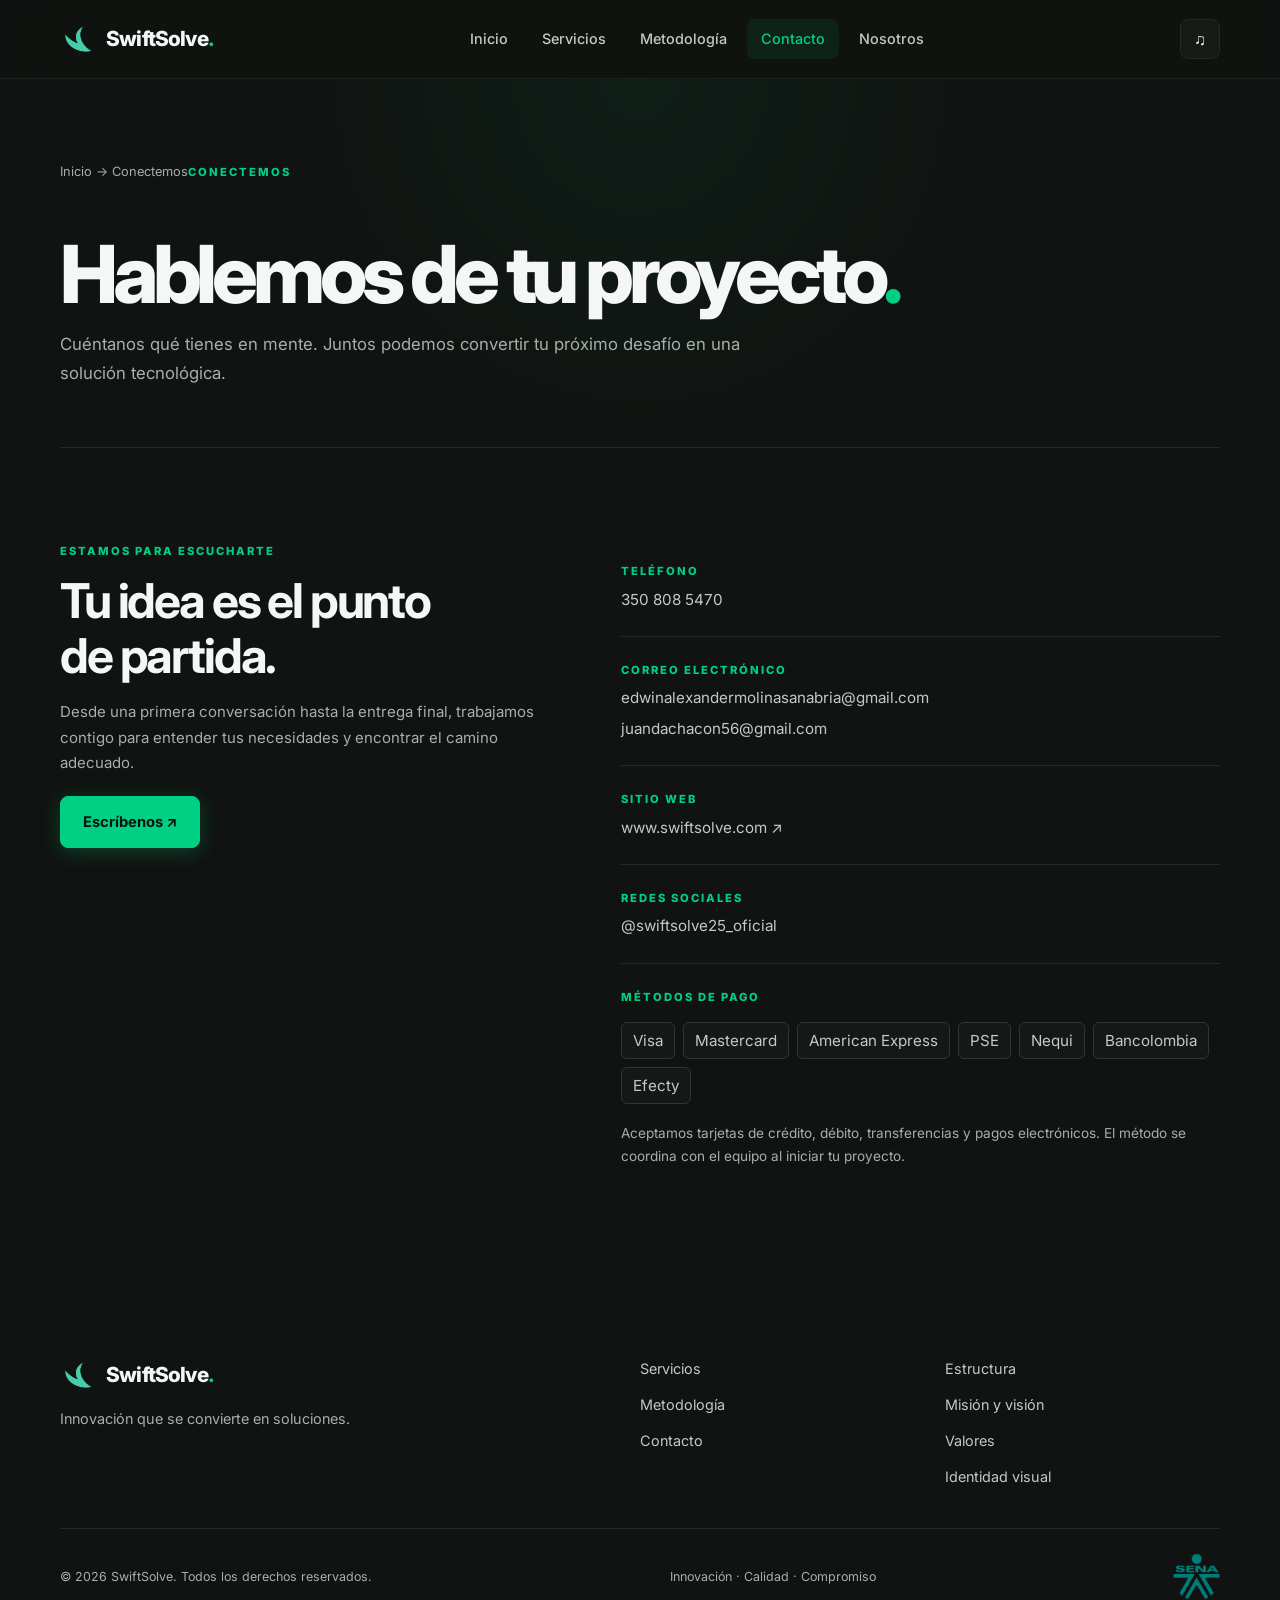
==== contactos.html @ 2b213038 "teyrtytrytrytr" ====
<!doctype html>
<html lang="es">
    <head>
        <meta charset="utf-8">
        <meta name="viewport" content="width=device-width, initial-scale=1">
        <meta name="description" content="Cuéntanos qué tienes en mente. Juntos podemos convertir tu próximo desafío en una solución tecnológica.">
        <meta name="theme-color" content="#101311">
        <title>Contacto | SwiftSolve</title>
        <link rel="icon" href="assets/logo.png">
        <link rel="stylesheet" href="styles.css">
    </head>
    <body>
        <header class="site-header">
            <div class="shell header-inner">
                <a class="brand" href="index.html"><img src="assets/logo.png" alt=""><span>SwiftSolve<span class="brand-dot">.</span></span></a><nav class="desktop-nav" aria-label="Navegación principal"><a href="index.html">Inicio</a><a href="servicios.html">Servicios</a><a href="metodologia.html">Metodología</a><a href="contactos.html" aria-current="page">Contacto</a><div class="company-menu"><button class="nav-menu-button" type="button">Nosotros</button><div class="company-dropdown"><a href="estructura.html">Estructura</a><a href="mision-vision.html">Misión y visión</a><a href="valores.html">Valores</a><a href="identidad-visual.html">Identidad visual</a></div></div></nav><div class="header-actions"><button class="icon-btn" type="button" onclick="toggleAudio()" aria-label="Escuchar presentación">♫</button><button class="mobile-toggle" type="button" onclick="toggleMenu()" aria-label="Abrir menú">☰</button></div></div><nav class="mobile-nav" aria-label="Menú móvil"><a href="index.html">Inicio</a><a href="servicios.html">Servicios</a><a href="metodologia.html">Metodología</a><a href="contactos.html" aria-current="page">Contacto</a><a href="estructura.html">Estructura</a><a href="mision-vision.html">Misión y visión</a><a href="valores.html">Valores</a><a href="identidad-visual.html">Identidad visual</a></nav></header><div class="audio-panel hidden"><div class="audio-panel-head"><strong>Conoce SwiftSolve</strong><button class="icon-btn" onclick="this.closest('.audio-panel').classList.add('hidden')" aria-label="Cerrar audio">✕</button></div><audio controls src="assets/Discurso.mp3">Tu navegador no admite audio.</audio></div><main><section class="page-intro shell"><a class="breadcrumb" href="index.html">Inicio → Conectemos</a><span class="eyebrow">Conectemos</span><h1>Hablemos de tu proyecto<span class="brand-dot">.</span></h1><p>Cuéntanos qué tienes en mente. Juntos podemos convertir tu próximo desafío en una solución tecnológica.</p></section><section class="shell section contact-layout"><div><span class="eyebrow">ESTAMOS PARA ESCUCHARTE</span><h2>Tu idea es el punto<br>de partida.</h2><p>Desde una primera conversación hasta la entrega final, trabajamos contigo para entender tus necesidades y encontrar el camino adecuado.</p><a class="button" href="mailto:edwinalexandermolinasanabria@gmail.com">Escríbenos ↗</a></div><div class="contact-items"><div class="contact-item"><div><span class="eyebrow">TELÉFONO</span><a href="tel:+573508085470">350 808 5470</a></div></div><div class="contact-item"><div><span class="eyebrow">CORREO ELECTRÓNICO</span><a href="mailto:edwinalexandermolinasanabria@gmail.com">edwinalexandermolinasanabria@gmail.com</a><a href="mailto:juandachacon56@gmail.com">juandachacon56@gmail.com</a></div></div><div class="contact-item"><div><span class="eyebrow">SITIO WEB</span><a href="https://www.swiftsolve.com" target="_blank" rel="noopener">www.swiftsolve.com ↗</a></div></div><div class="contact-item"><div><span class="eyebrow">REDES SOCIALES</span><span>@swiftsolve25_oficial</span></div></div><div class="contact-item"><div><span class="eyebrow">MÉTODOS DE PAGO</span><div class="payment-chips"><span class="payment-chip">Visa</span><span class="payment-chip">Mastercard</span><span class="payment-chip">American Express</span><span class="payment-chip">PSE</span><span class="payment-chip">Nequi</span><span class="payment-chip">Bancolombia</span><span class="payment-chip">Efecty</span></div><p class="payment-note">Aceptamos tarjetas de crédito, débito, transferencias y pagos electrónicos. El método se coordina con el equipo al iniciar tu proyecto.</p></div></div></div></section></main><footer class="site-footer shell"><div class="footer-top"><div><a class="brand" href="index.html"><img src="assets/logo.png" alt=""><span>SwiftSolve<span class="brand-dot">.</span></span></a><p>Innovación que se convierte en soluciones.</p></div><div class="footer-links"><a href="servicios.html">Servicios</a><a href="metodologia.html">Metodología</a><a href="contactos.html">Contacto</a></div><div class="footer-links"><a href="estructura.html">Estructura</a><a href="mision-vision.html">Misión y visión</a><a href="valores.html">Valores</a><a href="identidad-visual.html">Identidad visual</a></div></div><div class="footer-bottom"><span>© 2026 SwiftSolve. Todos los derechos reservados.</span><span>Innovación · Calidad · Compromiso</span><img src="assets/logo-sena-verde.png" alt="SENA" width="47" height="47"></div></footer><script src="script.js"></script></body></html>
---- styles.css ----
/* ============================================================
   SWIFTSOLVE — STYLES.CSS (mejorado)
   Paleta: verde #00d084 · negro #101311 · blanco #f4f7f5
   ============================================================ */

@import url('https://fonts.googleapis.com/css2?family=Inter:wght@300;400;500;600;700;800&family=Manrope:wght@400;500;600;700;800&display=swap');

:root {
    --bg: #101311;
    --bg-2: #141815;
    --panel: #171b18;
    --panel-2: #1b211d;
    --text: #f4f7f5;
    --text-2: #c1cbc4;
    --muted: #a5b0a9;
    --green: #00d084;
    --green-dark: #00a86b;
    --line: #232b26;
    --line-2: #2e3832;

    --radius-sm: 8px;
    --radius-md: 12px;
    --radius-lg: 16px;
    --radius-xl: 20px;

    --shadow-sm: 0 2px 8px rgba(0, 0, 0, 0.25);
    --shadow-md: 0 12px 30px rgba(0, 0, 0, 0.35);
    --shadow-lg: 0 24px 60px rgba(0, 0, 0, 0.45);
    --shadow-glow: 0 0 24px rgba(0, 208, 132, 0.18);
    --shadow-glow-strong: 0 0 40px rgba(0, 208, 132, 0.3);

    --transition: 0.25s cubic-bezier(0.4, 0, 0.2, 1);
}

/* ============================================================
   RESET
   ============================================================ */
* {
    box-sizing: border-box;
    margin: 0;
    padding: 0;
}

html {
    scroll-behavior: smooth;
    -webkit-text-size-adjust: 100%;
}

body {
    background: var(--bg);
    color: var(--text);
    font-family: 'Inter', 'Manrope', -apple-system, BlinkMacSystemFont, Arial, sans-serif;
    font-size: 15px;
    line-height: 1.65;
    -webkit-font-smoothing: antialiased;
    -moz-osx-font-smoothing: grayscale;
    overflow-x: hidden;
}

img {
    max-width: 100%;
    display: block;
}

a {
    color: inherit;
    text-decoration: none;
    transition: color var(--transition);
}

button {
    font-family: inherit;
    cursor: pointer;
}

.shell {
    width: min(1160px, calc(100% - 44px));
    margin-inline: auto;
}

/* ============================================================
   HEADER
   ============================================================ */
.site-header {
    position: sticky;
    top: 0;
    z-index: 100;
    background: rgba(16, 19, 17, 0.82);
    backdrop-filter: saturate(180%) blur(18px);
    -webkit-backdrop-filter: saturate(180%) blur(18px);
    border-bottom: 1px solid rgba(255, 255, 255, 0.06);
}

.header-inner {
    height: 78px;
    display: flex;
    align-items: center;
    justify-content: space-between;
    gap: 28px;
}

.brand {
    display: flex;
    align-items: center;
    gap: 10px;
    font-size: 1.3rem;
    font-weight: 800;
    letter-spacing: -0.04em;
    color: var(--text);
    transition: opacity var(--transition);
}

.brand:hover { opacity: 0.85; }

.brand img {
    width: 36px;
    height: 36px;
    object-fit: contain;
}

.brand-dot { color: var(--green); }

/* Nav desktop */
.desktop-nav {
    display: flex;
    align-items: center;
    gap: 6px;
    font-size: 0.9rem;
    font-weight: 500;
}

.desktop-nav > a,
.company-menu > button {
    position: relative;
    padding: 8px 14px;
    border-radius: var(--radius-sm);
    color: var(--text-2);
    background: transparent;
    border: 0;
    font: inherit;
    font-size: 0.9rem;
    font-weight: 500;
    transition: all var(--transition);
}

.desktop-nav > a:hover,
.desktop-nav > a[aria-current="page"],
.company-menu:hover > button,
.company-menu > button[aria-expanded="true"] {
    color: var(--green);
    background: rgba(0, 208, 132, 0.08);
}

.company-menu {
    position: relative;
}

.company-dropdown {
    position: absolute;
    top: calc(100% + 8px);
    left: 0;
    min-width: 200px;
    padding: 8px;
    background: var(--panel-2);
    border: 1px solid var(--line);
    border-radius: var(--radius-md);
    box-shadow: var(--shadow-lg);
    display: none;
    flex-direction: column;
    gap: 2px;
    animation: fadeDown 0.2s ease;
}

.company-menu:hover .company-dropdown,
.company-menu:focus-within .company-dropdown {
    display: flex;
}

@keyframes fadeDown {
    from { opacity: 0; transform: translateY(-6px); }
    to   { opacity: 1; transform: translateY(0); }
}

.company-dropdown a {
    padding: 9px 12px;
    border-radius: var(--radius-sm);
    color: var(--text-2);
    font-size: 0.88rem;
    transition: all var(--transition);
}

.company-dropdown a:hover {
    background: rgba(0, 208, 132, 0.1);
    color: var(--green);
}

/* Header actions */
.header-actions {
    display: flex;
    gap: 8px;
    align-items: center;
}

.icon-btn,
.mobile-toggle {
    display: inline-flex;
    align-items: center;
    justify-content: center;
    width: 40px;
    height: 40px;
    padding: 0;
    background: rgba(255, 255, 255, 0.03);
    border: 1px solid var(--line);
    border-radius: var(--radius-sm);
    color: var(--text);
    font-size: 1rem;
    transition: all var(--transition);
}

.icon-btn:hover,
.mobile-toggle:hover {
    background: rgba(0, 208, 132, 0.12);
    border-color: rgba(0, 208, 132, 0.35);
    color: var(--green);
    transform: translateY(-1px);
}

.mobile-toggle { display: none; }

/* Mobile nav */
.mobile-nav {
    display: none;
    padding: 12px 22px 22px;
    border-top: 1px solid var(--line);
    background: rgba(16, 19, 17, 0.98);
    backdrop-filter: blur(18px);
    animation: fadeDown 0.25s ease;
}

.mobile-nav.open { display: block; }

.mobile-nav a {
    display: block;
    padding: 13px 4px;
    border-bottom: 1px solid var(--line);
    color: var(--text-2);
    font-size: 0.95rem;
    font-weight: 500;
    transition: color var(--transition);
}

.mobile-nav a:hover,
.mobile-nav a[aria-current="page"] {
    color: var(--green);
}

/* ============================================================
   HERO
   ============================================================ */
.hero {
    position: relative;
    min-height: 640px;
    display: flex;
    align-items: center;
    overflow: hidden;
    border-bottom: 1px solid var(--line);
    isolation: isolate;
}

.hero-image {
    position: absolute;
    inset: 0;
    width: 100%;
    height: 100%;
    object-fit: cover;
    opacity: 0.32;
    z-index: -2;
    filter: saturate(0.9) contrast(1.05);
}

.hero::after {
    content: '';
    position: absolute;
    inset: 0;
    z-index: -1;
    background:
        radial-gradient(ellipse at top right, rgba(0, 208, 132, 0.15) 0%, transparent 55%),
        linear-gradient(90deg, #101311 8%, rgba(16, 19, 17, 0.86) 45%, rgba(16, 19, 17, 0.25) 100%);
}

.hero-content {
    position: relative;
    z-index: 1;
    padding: 90px 0;
    max-width: 720px;
}

.eyebrow {
    display: inline-flex;
    align-items: center;
    font-size: 0.7rem;
    letter-spacing: 0.18em;
    font-weight: 800;
    color: var(--green);
    text-transform: uppercase;
}

.status-dot {
    display: inline-block;
    width: 7px;
    height: 7px;
    background: var(--green);
    border-radius: 50%;
    margin-right: 10px;
    box-shadow: 0 0 12px var(--green);
    animation: pulseDot 2s ease-in-out infinite;
}

@keyframes pulseDot {
    0%, 100% { opacity: 1; transform: scale(1); }
    50%      { opacity: 0.5; transform: scale(0.85); }
}

.hero h1 {
    font-size: clamp(3.5rem, 9vw, 7rem);
    line-height: 1.02;
    letter-spacing: -0.075em;
    margin: 24px 0 8px;
    font-weight: 800;
    background: linear-gradient(135deg, #ffffff 40%, var(--green) 100%);
    -webkit-background-clip: text;
    background-clip: text;
    -webkit-text-fill-color: transparent;
}

.hero h2 {
    font-size: clamp(1.9rem, 4.5vw, 3.6rem);
    line-height: 1.15;
    letter-spacing: -0.05em;
    margin: 0 0 24px;
    font-weight: 600;
    color: var(--text);
}

.hero h2 span,
.about-section h2 span {
    color: var(--green);
}

.hero-description {
    color: var(--text-2);
    font-size: 1.05rem;
    max-width: 560px;
    line-height: 1.7;
}

.hero-buttons {
    display: flex;
    flex-wrap: wrap;
    gap: 12px;
    margin-top: 32px;
}

.button {
    display: inline-flex;
    align-items: center;
    justify-content: center;
    gap: 10px;
    padding: 13px 22px;
    border-radius: var(--radius-sm);
    background: var(--green);
    color: #06140d;
    font-weight: 700;
    font-size: 0.92rem;
    border: 1px solid var(--green);
    transition: all var(--transition);
    box-shadow: 0 4px 20px rgba(0, 208, 132, 0.25);
}

.button:hover {
    transform: translateY(-2px);
    filter: brightness(1.08);
    box-shadow: 0 8px 28px rgba(0, 208, 132, 0.4);
}

.button.outline {
    background: transparent;
    color: var(--text);
    border-color: var(--line-2);
    box-shadow: none;
}

.button.outline:hover {
    background: rgba(0, 208, 132, 0.08);
    border-color: rgba(0, 208, 132, 0.5);
    color: var(--green);
}

.hero-note {
    margin-top: 28px;
    color: var(--text-2);
    font-size: 0.86rem;
    letter-spacing: 0.01em;
}

.hero-index {
    position: absolute;
    z-index: 2;
    right: 4%;
    bottom: 32px;
    font-size: 0.7rem;
    letter-spacing: 0.18em;
    color: var(--text-2);
    opacity: 0.7;
}

/* ============================================================
   PRINCIPLES BAND
   ============================================================ */
.principles-band {
    border-bottom: 1px solid var(--line);
    background: var(--bg-2);
}

.principles {
    display: grid;
    grid-template-columns: repeat(4, 1fr);
    gap: 18px;
    padding: 26px 0;
}

.principles div {
    display: flex;
    align-items: center;
    gap: 10px;
    color: var(--text-2);
    font-size: 0.88rem;
    transition: color var(--transition);
}

.principles div:hover {
    color: var(--text);
}

/* ============================================================
   SECTION
   ============================================================ */
.section {
    padding-top: 90px;
    padding-bottom: 90px;
}

.section-heading {
    display: flex;
    align-items: end;
    justify-content: space-between;
    gap: 24px;
    margin-bottom: 40px;
}

.section-heading h2,
.about-section h2,
.contact-layout h2 {
    font-size: clamp(2rem, 4vw, 3.2rem);
    line-height: 1.15;
    letter-spacing: -0.045em;
    margin: 10px 0;
    font-weight: 700;
    color: var(--text);
}

/* ============================================================
   SERVICE CARDS
   ============================================================ */
.service-grid {
    display: grid;
    grid-template-columns: repeat(3, minmax(0, 1fr));
    gap: 22px;
}

.service-card {
    border: 1px solid var(--line);
    background: var(--panel);
    border-radius: var(--radius-lg);
    overflow: hidden;
    transition: all var(--transition);
    position: relative;
}

.service-card::before {
    content: '';
    position: absolute;
    top: 0;
    left: 0;
    right: 0;
    height: 2px;
    background: linear-gradient(90deg, transparent, var(--green), transparent);
    opacity: 0;
    transition: opacity var(--transition);
    z-index: 2;
}

.service-card:hover {
    transform: translateY(-6px);
    border-color: rgba(0, 208, 132, 0.35);
    box-shadow: var(--shadow-glow), var(--shadow-md);
}

.service-card:hover::before {
    opacity: 1;
}

.service-photo {
    height: 190px;
    position: relative;
    background: #1c2922;
    overflow: hidden;
}

.service-photo img {
    width: 100%;
    height: 100%;
    object-fit: cover;
    opacity: 0.85;
    transition: transform 0.6s cubic-bezier(0.25, 0.46, 0.45, 0.94), opacity var(--transition);
}

.service-card:hover .service-photo img {
    transform: scale(1.06);
    opacity: 1;
}

.service-photo::after {
    content: '';
    position: absolute;
    inset: 0;
    background: linear-gradient(180deg, transparent 40%, rgba(10, 15, 12, 0.7) 100%);
    pointer-events: none;
}

.service-number {
    position: absolute;
    right: 16px;
    top: 14px;
    padding: 4px 10px;
    background: rgba(0, 208, 132, 0.15);
    border: 1px solid rgba(0, 208, 132, 0.35);
    border-radius: 999px;
    color: var(--green);
    font-size: 0.7rem;
    font-weight: 800;
    letter-spacing: 0.12em;
    z-index: 1;
    backdrop-filter: blur(8px);
}

.service-body {
    padding: 24px;
}

.service-body h3 {
    font-size: 1.2rem;
    margin: 8px 0;
    font-weight: 600;
    line-height: 1.3;
    color: var(--text);
}

.service-body p {
    color: var(--muted);
    font-size: 0.92rem;
    line-height: 1.65;
}

.text-link {
    display: inline-flex;
    align-items: center;
    gap: 4px;
    color: var(--green);
    font-weight: 600;
    font-size: 0.88rem;
    margin-top: 10px;
    position: relative;
    transition: gap var(--transition);
}

.text-link:hover {
    gap: 8px;
}

/* ============================================================
   ABOUT SECTION
   ============================================================ */
.about-section {
    padding: 70px 0;
    display: grid;
    grid-template-columns: 1fr 1fr;
    gap: 80px;
    border-top: 1px solid var(--line);
    border-bottom: 1px solid var(--line);
}

.about-section p {
    color: var(--muted);
    margin-bottom: 14px;
    line-height: 1.7;
}

/* ============================================================
   METHOD STEPS
   ============================================================ */
.method-steps {
    display: grid;
    grid-template-columns: repeat(5, 1fr);
    gap: 16px;
}

.method-steps article {
    padding: 24px 20px;
    border: 1px solid var(--line);
    background: var(--panel);
    border-radius: var(--radius-md);
    transition: all var(--transition);
    position: relative;
    overflow: hidden;
}

.method-steps article::before {
    content: '';
    position: absolute;
    top: 0;
    left: 0;
    width: 100%;
    height: 2px;
    background: linear-gradient(90deg, transparent, var(--green), transparent);
    opacity: 0;
    transition: opacity var(--transition);
}

.method-steps article:hover {
    transform: translateY(-4px);
    border-color: rgba(0, 208, 132, 0.3);
    box-shadow: var(--shadow-glow);
}

.method-steps article:hover::before {
    opacity: 1;
}

.step-number {
    display: inline-block;
    color: var(--green);
    font-size: 0.72rem;
    font-weight: 800;
    letter-spacing: 0.18em;
    margin-bottom: 8px;
}

.method-steps h3 {
    font-size: 1.02rem;
    line-height: 1.3;
    margin: 4px 0 8px;
    font-weight: 600;
    color: var(--text);
}

.method-steps p {
    font-size: 0.86rem;
    color: var(--muted);
    line-height: 1.55;
    margin: 0;
}

/* ============================================================
   CONTACT BAND
   ============================================================ */
.contact-band {
    padding: 60px 0;
    background:
        radial-gradient(ellipse at center, rgba(0, 208, 132, 0.08) 0%, transparent 70%),
        #14251b;
    border-top: 1px solid #244b36;
    border-bottom: 1px solid #244b36;
}

.contact-band > .shell {
    display: flex;
    align-items: center;
    justify-content: space-between;
    gap: 32px;
}

.contact-band h2 {
    font-size: clamp(1.7rem, 3vw, 2.4rem);
    line-height: 1.2;
    margin: 10px 0 0;
    font-weight: 600;
    letter-spacing: -0.03em;
    color: var(--text);
}

/* ============================================================
   PAGE INTRO (Subpáginas)
   ============================================================ */
.page-intro {
    padding-top: 80px;
    padding-bottom: 60px;
    border-bottom: 1px solid var(--line);
    position: relative;
}

.page-intro::before {
    content: '';
    position: absolute;
    top: 0;
    left: 50%;
    transform: translateX(-50%);
    width: 60%;
    height: 100%;
    background: radial-gradient(ellipse at top, rgba(0, 208, 132, 0.06) 0%, transparent 70%);
    pointer-events: none;
    z-index: -1;
}

.breadcrumb {
    display: inline-flex;
    gap: 9px;
    color: var(--muted);
    font-size: 0.8rem;
    margin-bottom: 36px;
    transition: color var(--transition);
}

.breadcrumb:hover {
    color: var(--green);
}

.page-intro h1 {
    font-size: clamp(2.6rem, 6.5vw, 5rem);
    letter-spacing: -0.065em;
    line-height: 1.05;
    margin: 14px 0;
    font-weight: 800;
    color: var(--text);
}

.page-intro p {
    max-width: 720px;
    font-size: 1.05rem;
    color: var(--muted);
    line-height: 1.7;
}

/* ============================================================
   COMPANY CONTENT (Nosotros)
   ============================================================ */
.company-content {
    display: grid;
    grid-template-columns: repeat(2, minmax(0, 1fr));
    gap: 22px;
}

.company-block {
    padding: 32px;
    background: var(--panel);
    border: 1px solid var(--line);
    border-radius: var(--radius-lg);
    transition: all var(--transition);
    position: relative;
    overflow: hidden;
}

.company-block::before {
    content: '';
    position: absolute;
    top: 0;
    left: 0;
    width: 3px;
    height: 100%;
    background: linear-gradient(180deg, var(--green), transparent);
    opacity: 0;
    transition: opacity var(--transition);
}

.company-block:hover {
    border-color: rgba(0, 208, 132, 0.3);
    box-shadow: var(--shadow-glow);
    transform: translateY(-4px);
}

.company-block:hover::before {
    opacity: 1;
}

.company-block h2 {
    font-size: 1.4rem;
    margin: 12px 0 16px;
    font-weight: 600;
    color: var(--text);
    letter-spacing: -0.02em;
}

.company-block p {
    color: var(--muted);
    line-height: 1.7;
}

.company-block ul {
    padding-left: 22px;
    color: var(--muted);
    list-style: none;
}

.company-block li {
    margin: 14px 0;
    position: relative;
    padding-left: 0;
    line-height: 1.6;
}

.company-block li::before {
    content: '';
    position: absolute;
    left: -18px;
    top: 0.6em;
    width: 6px;
    height: 6px;
    background: var(--green);
    border-radius: 50%;
    box-shadow: 0 0 8px rgba(0, 208, 132, 0.5);
}

.company-block li strong {
    color: var(--text);
    font-weight: 600;
}

.content-icon {
    display: inline-block;
    color: var(--green);
    font-size: 0.75rem;
    font-weight: 800;
    letter-spacing: 0.16em;
}

/* ============================================================
   SWATCH (Paleta)
   ============================================================ */
.swatch {
    display: flex;
    justify-content: space-between;
    align-items: center;
    width: 100%;
    height: 84px;
    padding: 18px;
    border: 1px solid rgba(255, 255, 255, 0.15);
    border-radius: var(--radius-md);
    background: var(--swatch);
    color: var(--swatch-text, #07110b);
    font-weight: 700;
    font-size: 0.9rem;
    cursor: pointer;
    transition: all var(--transition);
    letter-spacing: 0.02em;
}

.swatch:hover {
    transform: translateY(-3px);
    box-shadow: 0 10px 30px rgba(0, 0, 0, 0.35);
    border-color: rgba(255, 255, 255, 0.3);
}

.swatch[style*="#0A0A0A"] {
    color: white;
}

/* ============================================================
   CONTACT LAYOUT
   ============================================================ */
.contact-layout {
    display: grid;
    grid-template-columns: 0.9fr 1.1fr;
    gap: 70px;
}

.contact-layout h2 {
    font-size: clamp(2rem, 4vw, 3rem);
    line-height: 1.15;
    margin-bottom: 16px;
}

.contact-layout p {
    color: var(--muted);
    margin-bottom: 20px;
    line-height: 1.7;
}

.contact-items {
    display: grid;
    gap: 0;
}

.contact-item {
    display: flex;
    gap: 20px;
    padding: 24px 0;
    border-bottom: 1px solid var(--line);
    transition: all var(--transition);
}

.contact-item:last-child {
    border-bottom: 0;
}

.contact-item > div {
    display: grid;
    gap: 6px;
    min-width: 0;
}

.contact-item a,
.contact-item span:not(.eyebrow) {
    overflow-wrap: anywhere;
    color: var(--text-2);
    font-size: 0.95rem;
    transition: color var(--transition);
}

.contact-item a:hover {
    color: var(--green);
}

.payment-chips {
    display: flex;
    flex-wrap: wrap;
    gap: 8px;
    margin-top: 10px;
}

.payment-chip {
    border: 1px solid var(--line-2);
    border-radius: 6px;
    padding: 5px 11px;
    font-size: 0.8rem;
    color: var(--text-2);
    background: rgba(255, 255, 255, 0.02);
    transition: all var(--transition);
}

.payment-chip:hover {
    border-color: rgba(0, 208, 132, 0.4);
    color: var(--green);
    background: rgba(0, 208, 132, 0.06);
}

.payment-note {
    font-size: 0.85rem;
    color: var(--muted);
    margin-top: 12px;
    line-height: 1.6;
}

/* ============================================================
   FOOTER
   ============================================================ */
.site-footer {
    padding-top: 55px;
    padding-bottom: 28px;
}

.footer-top {
    display: grid;
    grid-template-columns: 2fr 1fr 1fr;
    gap: 30px;
    padding-bottom: 40px;
}

.footer-top p {
    color: var(--muted);
    margin-top: 14px;
    font-size: 0.9rem;
    max-width: 320px;
    line-height: 1.6;
}

.footer-links {
    display: grid;
    align-content: start;
    gap: 12px;
    color: var(--text-2);
    font-size: 0.9rem;
}

.footer-links a {
    color: var(--text-2);
    transition: color var(--transition);
    position: relative;
    width: fit-content;
}

.footer-links a:hover {
    color: var(--green);
}

.footer-bottom {
    border-top: 1px solid var(--line);
    padding-top: 24px;
    display: flex;
    align-items: center;
    gap: 22px;
    justify-content: space-between;
    color: var(--muted);
    font-size: 0.78rem;
    flex-wrap: wrap;
}

.footer-bottom img {
    object-fit: contain;
}

/* ============================================================
   AUDIO PANEL
   ============================================================ */
.audio-panel {
    position: fixed;
    z-index: 200;
    right: 20px;
    top: 96px;
    width: min(370px, calc(100% - 40px));
    background: var(--panel-2);
    border: 1px solid var(--line);
    border-radius: var(--radius-md);
    padding: 20px;
    box-shadow: var(--shadow-lg);
    animation: fadeDown 0.25s ease;
}

.audio-panel-head {
    display: flex;
    align-items: center;
    justify-content: space-between;
    margin-bottom: 14px;
    font-size: 0.95rem;
}

.audio-panel audio {
    width: 100%;
    border-radius: var(--radius-sm);
}

.hidden {
    display: none !important;
}

/* ============================================================
   ANIMACIONES GLOBALES
   ============================================================ */
@keyframes fadeIn {
    from { opacity: 0; }
    to   { opacity: 1; }
}

.page-intro,
.section,
.contact-band,
.about-section {
    animation: fadeIn 0.5s ease;
}

/* ============================================================
   RESPONSIVE
   ============================================================ */
@media (max-width: 960px) {
    .desktop-nav { gap: 4px; }
    .desktop-nav > a,
    .company-menu > button {
        padding: 8px 10px;
        font-size: 0.85rem;
    }

    .service-grid { grid-template-columns: repeat(2, minmax(0, 1fr)); }
    .method-steps { grid-template-columns: repeat(2, 1fr); }
    .principles { grid-template-columns: repeat(2, 1fr); gap: 14px; }
    .about-section { gap: 40px; }
    .contact-layout { gap: 40px; }
    .footer-top { grid-template-columns: 1.5fr 1fr 1fr; }
}

@media (max-width: 680px) {
    .shell { width: min(100% - 32px, 1160px); }

    .header-inner { height: 68px; gap: 12px; }
    .brand { font-size: 1.15rem; }
    .brand img { width: 32px; height: 32px; }
    .desktop-nav { display: none; }
    .mobile-toggle { display: inline-flex; }
    .icon-btn, .mobile-toggle { width: 38px; height: 38px; }

    .hero { min-height: 580px; }
    .hero-content { padding: 70px 0; }
    .hero h1 { font-size: 3.4rem; }
    .hero h2 { font-size: 1.85rem; }
    .hero-description { font-size: 0.98rem; }
    .hero-buttons { align-items: stretch; flex-direction: column; max-width: 340px; }
    .hero-buttons .button { width: 100%; }
    .hero-index { font-size: 0.6rem; bottom: 20px; }

    .principles { grid-template-columns: 1fr 1fr; gap: 14px; padding: 20px 0; }
    .principles div { font-size: 0.78rem; }

    .section { padding-top: 60px; padding-bottom: 60px; }
    .section-heading { align-items: start; flex-direction: column; gap: 12px; margin-bottom: 32px; }
    .section-heading h2,
    .about-section h2,
    .contact-layout h2 { font-size: 1.85rem; }

    .service-grid { grid-template-columns: 1fr; gap: 18px; }
    .service-photo { height: 220px; }
    .service-body { padding: 20px; }

    .about-section {
        padding: 55px 0;
        grid-template-columns: 1fr;
        gap: 20px;
    }

    .method-steps { grid-template-columns: 1fr; gap: 14px; }

    .contact-band { padding: 45px 0; }
    .contact-band > .shell {
        flex-direction: column;
        align-items: flex-start;
        gap: 20px;
    }

    .page-intro { padding-top: 55px; padding-bottom: 40px; }
    .page-intro h1 { font-size: 2.6rem; }
    .page-intro p { font-size: 1rem; }
    .breadcrumb { margin-bottom: 28px; }

    .company-content { grid-template-columns: 1fr; gap: 18px; }
    .company-block { padding: 24px; }

    .contact-layout { grid-template-columns: 1fr; gap: 28px; }
    .contact-item { padding: 20px 0; }

    .footer-top { grid-template-columns: 1fr 1fr; gap: 24px; padding-bottom: 32px; }
    .footer-top > div:first-child { grid-column: 1 / -1; }
    .footer-bottom {
        align-items: flex-start;
        flex-direction: column;
        gap: 10px;
    }
    .footer-bottom img { align-self: flex-end; width: 38px; height: 38px; }

    .audio-panel { top: 82px; right: 12px; width: calc(100% - 24px); }
}

@media (max-width: 400px) {
    .hero h1 { font-size: 2.9rem; }
    .page-intro h1 { font-size: 2.3rem; }
    .section-heading h2,
    .about-section h2,
    .contact-layout h2 { font-size: 1.7rem; }
    .service-body h3 { font-size: 1.1rem; }
    .company-block h2 { font-size: 1.25rem; }
}
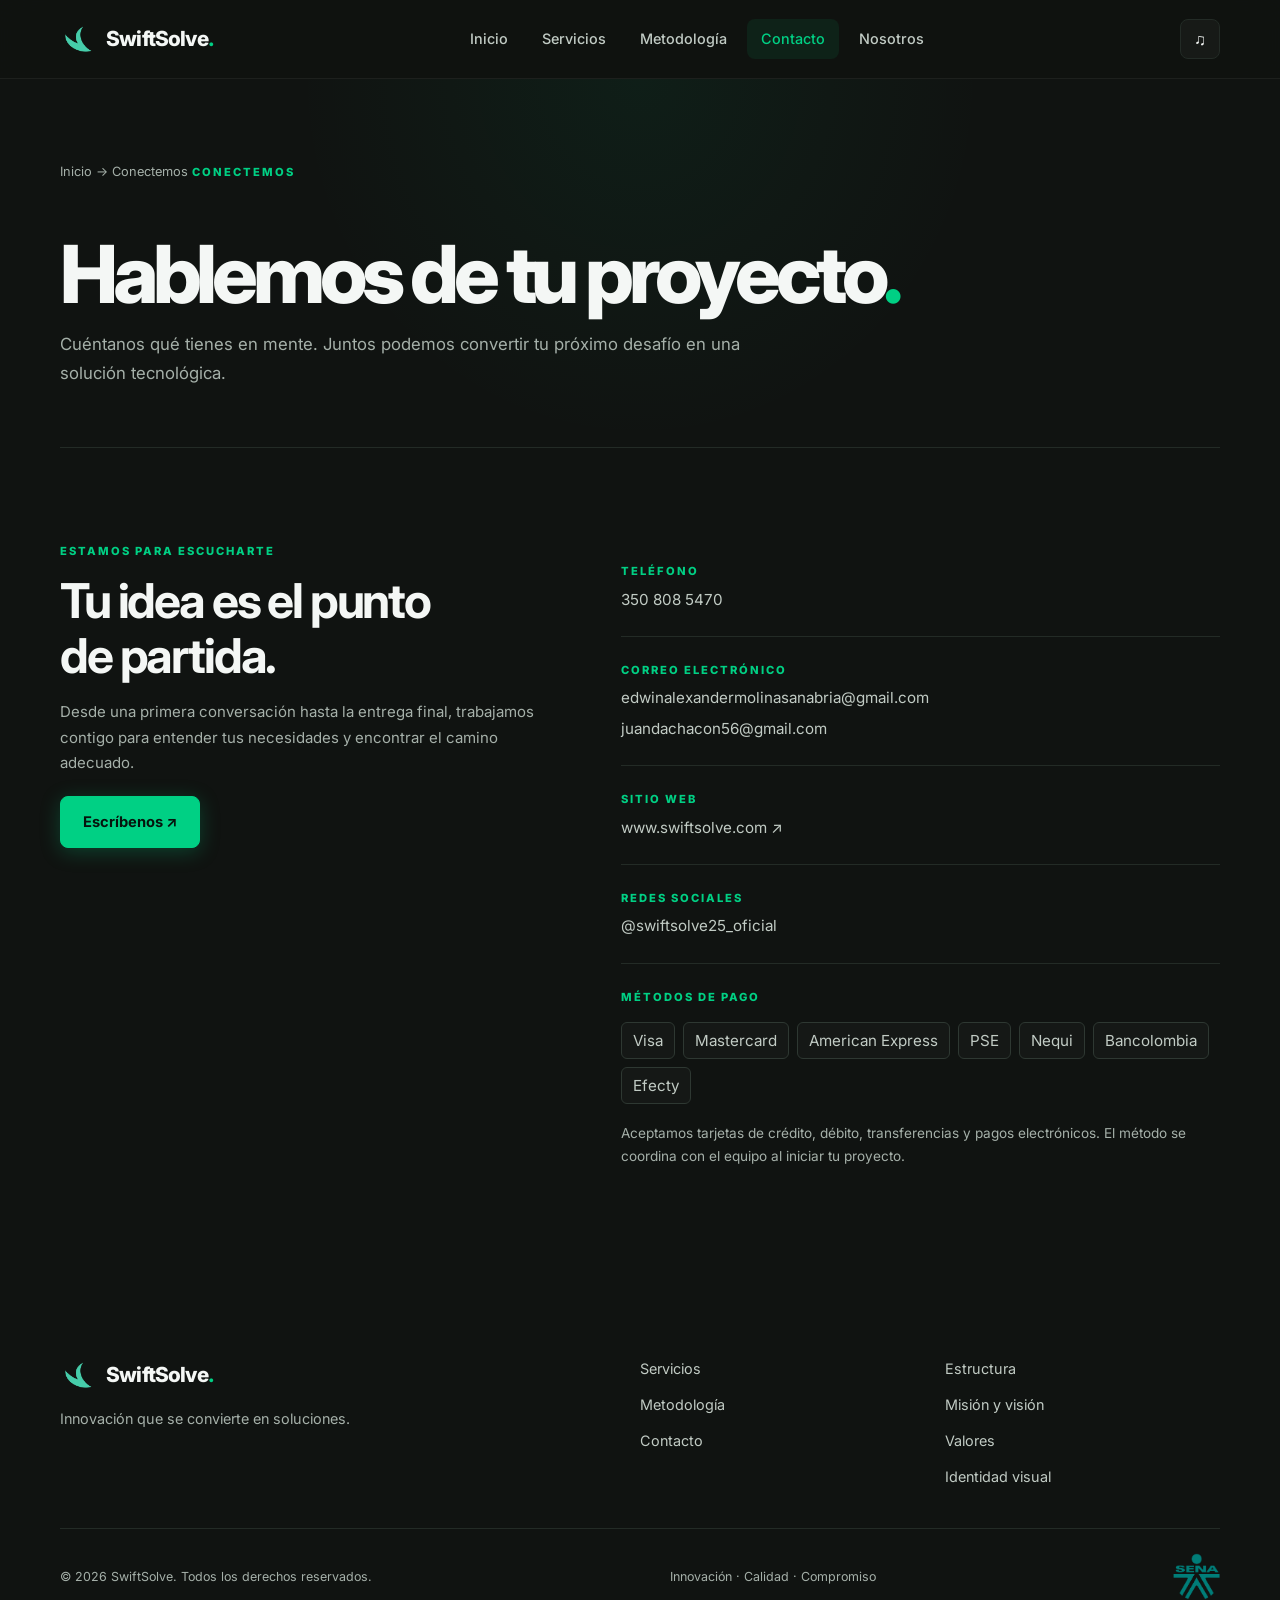
==== commit 11eb04fe: "estructurado" ====
--- a/contactos.html
+++ b/contactos.html
@@ -12,4 +12,138 @@
     <body>
         <header class="site-header">
             <div class="shell header-inner">
-                <a class="brand" href="index.html"><img src="assets/logo.png" alt=""><span>SwiftSolve<span class="brand-dot">.</span></span></a><nav class="desktop-nav" aria-label="Navegación principal"><a href="index.html">Inicio</a><a href="servicios.html">Servicios</a><a href="metodologia.html">Metodología</a><a href="contactos.html" aria-current="page">Contacto</a><div class="company-menu"><button class="nav-menu-button" type="button">Nosotros</button><div class="company-dropdown"><a href="estructura.html">Estructura</a><a href="mision-vision.html">Misión y visión</a><a href="valores.html">Valores</a><a href="identidad-visual.html">Identidad visual</a></div></div></nav><div class="header-actions"><button class="icon-btn" type="button" onclick="toggleAudio()" aria-label="Escuchar presentación">♫</button><button class="mobile-toggle" type="button" onclick="toggleMenu()" aria-label="Abrir menú">☰</button></div></div><nav class="mobile-nav" aria-label="Menú móvil"><a href="index.html">Inicio</a><a href="servicios.html">Servicios</a><a href="metodologia.html">Metodología</a><a href="contactos.html" aria-current="page">Contacto</a><a href="estructura.html">Estructura</a><a href="mision-vision.html">Misión y visión</a><a href="valores.html">Valores</a><a href="identidad-visual.html">Identidad visual</a></nav></header><div class="audio-panel hidden"><div class="audio-panel-head"><strong>Conoce SwiftSolve</strong><button class="icon-btn" onclick="this.closest('.audio-panel').classList.add('hidden')" aria-label="Cerrar audio">✕</button></div><audio controls src="assets/Discurso.mp3">Tu navegador no admite audio.</audio></div><main><section class="page-intro shell"><a class="breadcrumb" href="index.html">Inicio → Conectemos</a><span class="eyebrow">Conectemos</span><h1>Hablemos de tu proyecto<span class="brand-dot">.</span></h1><p>Cuéntanos qué tienes en mente. Juntos podemos convertir tu próximo desafío en una solución tecnológica.</p></section><section class="shell section contact-layout"><div><span class="eyebrow">ESTAMOS PARA ESCUCHARTE</span><h2>Tu idea es el punto<br>de partida.</h2><p>Desde una primera conversación hasta la entrega final, trabajamos contigo para entender tus necesidades y encontrar el camino adecuado.</p><a class="button" href="mailto:edwinalexandermolinasanabria@gmail.com">Escríbenos ↗</a></div><div class="contact-items"><div class="contact-item"><div><span class="eyebrow">TELÉFONO</span><a href="tel:+573508085470">350 808 5470</a></div></div><div class="contact-item"><div><span class="eyebrow">CORREO ELECTRÓNICO</span><a href="mailto:edwinalexandermolinasanabria@gmail.com">edwinalexandermolinasanabria@gmail.com</a><a href="mailto:juandachacon56@gmail.com">juandachacon56@gmail.com</a></div></div><div class="contact-item"><div><span class="eyebrow">SITIO WEB</span><a href="https://www.swiftsolve.com" target="_blank" rel="noopener">www.swiftsolve.com ↗</a></div></div><div class="contact-item"><div><span class="eyebrow">REDES SOCIALES</span><span>@swiftsolve25_oficial</span></div></div><div class="contact-item"><div><span class="eyebrow">MÉTODOS DE PAGO</span><div class="payment-chips"><span class="payment-chip">Visa</span><span class="payment-chip">Mastercard</span><span class="payment-chip">American Express</span><span class="payment-chip">PSE</span><span class="payment-chip">Nequi</span><span class="payment-chip">Bancolombia</span><span class="payment-chip">Efecty</span></div><p class="payment-note">Aceptamos tarjetas de crédito, débito, transferencias y pagos electrónicos. El método se coordina con el equipo al iniciar tu proyecto.</p></div></div></div></section></main><footer class="site-footer shell"><div class="footer-top"><div><a class="brand" href="index.html"><img src="assets/logo.png" alt=""><span>SwiftSolve<span class="brand-dot">.</span></span></a><p>Innovación que se convierte en soluciones.</p></div><div class="footer-links"><a href="servicios.html">Servicios</a><a href="metodologia.html">Metodología</a><a href="contactos.html">Contacto</a></div><div class="footer-links"><a href="estructura.html">Estructura</a><a href="mision-vision.html">Misión y visión</a><a href="valores.html">Valores</a><a href="identidad-visual.html">Identidad visual</a></div></div><div class="footer-bottom"><span>© 2026 SwiftSolve. Todos los derechos reservados.</span><span>Innovación · Calidad · Compromiso</span><img src="assets/logo-sena-verde.png" alt="SENA" width="47" height="47"></div></footer><script src="script.js"></script></body></html>+                <a class="brand" href="index.html">
+                    <img src="assets/logo.png" alt="">
+                    <span>SwiftSolve<span class="brand-dot">.</span></span>
+                </a>
+                <nav class="desktop-nav" aria-label="Navegación principal">
+                    <a href="index.html">Inicio</a>
+                    <a href="servicios.html">Servicios</a>
+                    <a href="metodologia.html">Metodología</a>
+                    <a href="contactos.html" aria-current="page">Contacto</a>
+                    <div class="company-menu">
+                        <button class="nav-menu-button" type="button">Nosotros</button>
+                        <div class="company-dropdown">
+                            <a href="estructura.html">Estructura</a>
+                            <a href="mision-vision.html">Misión y visión</a>
+                            <a href="valores.html">Valores</a>
+                            <a href="identidad-visual.html">Identidad visual</a>
+                        </div>
+                    </div>
+                </nav>
+                <div class="header-actions">
+                    <button class="icon-btn" type="button" onclick="toggleAudio()" aria-label="Escuchar presentación">♫</button>
+                    <button class="mobile-toggle" type="button" onclick="toggleMenu()" aria-label="Abrir menú">☰</button>
+                </div>
+            </div>
+            <nav class="mobile-nav" aria-label="Menú móvil">
+                <a href="index.html">Inicio</a>
+                <a href="servicios.html">Servicios</a>
+                <a href="metodologia.html">Metodología</a>
+                <a href="contactos.html" aria-current="page">Contacto</a>
+                <a href="estructura.html">Estructura</a>
+                <a href="mision-vision.html">Misión y visión</a>
+                <a href="valores.html">Valores</a>
+                <a href="identidad-visual.html">Identidad visual</a>
+            </nav>
+        </header>
+
+        <div class="audio-panel hidden">
+            <div class="audio-panel-head">
+                <strong>Conoce SwiftSolve</strong>
+                <button class="icon-btn" onclick="this.closest('.audio-panel').classList.add('hidden')" aria-label="Cerrar audio">✕</button>
+            </div>
+            <audio controls src="assets/Discurso.mp3">Tu navegador no admite audio.</audio>
+        </div>
+
+        <main>
+            <section class="page-intro shell">
+                <a class="breadcrumb" href="index.html">Inicio → Conectemos</a>
+                <span class="eyebrow">Conectemos</span>
+                <h1>Hablemos de tu proyecto<span class="brand-dot">.</span></h1>
+                <p>Cuéntanos qué tienes en mente. Juntos podemos convertir tu próximo desafío en una solución tecnológica.</p>
+            </section>
+
+            <section class="shell section contact-layout">
+                <div>
+                    <span class="eyebrow">ESTAMOS PARA ESCUCHARTE</span>
+                    <h2>Tu idea es el punto<br>de partida.</h2>
+                    <p>Desde una primera conversación hasta la entrega final, trabajamos contigo para entender tus necesidades y encontrar el camino adecuado.</p>
+                    <a class="button" href="mailto:edwinalexandermolinasanabria@gmail.com">Escríbenos ↗</a>
+                </div>
+                <div class="contact-items">
+                    <div class="contact-item">
+                        <div>
+                            <span class="eyebrow">TELÉFONO</span>
+                            <a href="tel:+573508085470">350 808 5470</a>
+                        </div>
+                    </div>
+                    <div class="contact-item">
+                        <div>
+                            <span class="eyebrow">CORREO ELECTRÓNICO</span>
+                            <a href="mailto:edwinalexandermolinasanabria@gmail.com">edwinalexandermolinasanabria@gmail.com</a>
+                            <a href="mailto:juandachacon56@gmail.com">juandachacon56@gmail.com</a>
+                        </div>
+                    </div>
+                    <div class="contact-item">
+                        <div>
+                            <span class="eyebrow">SITIO WEB</span>
+                            <a href="https://www.swiftsolve.com" target="_blank" rel="noopener">www.swiftsolve.com ↗</a>
+                        </div>
+                    </div>
+                    <div class="contact-item">
+                        <div>
+                            <span class="eyebrow">REDES SOCIALES</span>
+                            <span>@swiftsolve25_oficial</span>
+                        </div>
+                    </div>
+                    <div class="contact-item">
+                        <div>
+                            <span class="eyebrow">MÉTODOS DE PAGO</span>
+                            <div class="payment-chips">
+                                <span class="payment-chip">Visa</span>
+                                <span class="payment-chip">Mastercard</span>
+                                <span class="payment-chip">American Express</span>
+                                <span class="payment-chip">PSE</span>
+                                <span class="payment-chip">Nequi</span>
+                                <span class="payment-chip">Bancolombia</span>
+                                <span class="payment-chip">Efecty</span>
+                            </div>
+                            <p class="payment-note">Aceptamos tarjetas de crédito, débito, transferencias y pagos electrónicos. El método se coordina con el equipo al iniciar tu proyecto.</p>
+                        </div>
+                    </div>
+                </div>
+            </section>
+        </main>
+
+        <footer class="site-footer shell">
+            <div class="footer-top">
+                <div>
+                    <a class="brand" href="index.html">
+                        <img src="assets/logo.png" alt="">
+                        <span>SwiftSolve<span class="brand-dot">.</span></span>
+                    </a>
+                    <p>Innovación que se convierte en soluciones.</p>
+                </div>
+                <div class="footer-links">
+                    <a href="servicios.html">Servicios</a>
+                    <a href="metodologia.html">Metodología</a>
+                    <a href="contactos.html">Contacto</a>
+                </div>
+                <div class="footer-links">
+                    <a href="estructura.html">Estructura</a>
+                    <a href="mision-vision.html">Misión y visión</a>
+                    <a href="valores.html">Valores</a>
+                    <a href="identidad-visual.html">Identidad visual</a>
+                </div>
+            </div>
+            <div class="footer-bottom">
+                <span>© 2026 SwiftSolve. Todos los derechos reservados.</span>
+                <span>Innovación · Calidad · Compromiso</span>
+                <img src="assets/logo-sena-verde.png" alt="SENA" width="47" height="47">
+            </div>
+        </footer>
+
+        <script src="script.js"></script>
+    </body>
+</html>
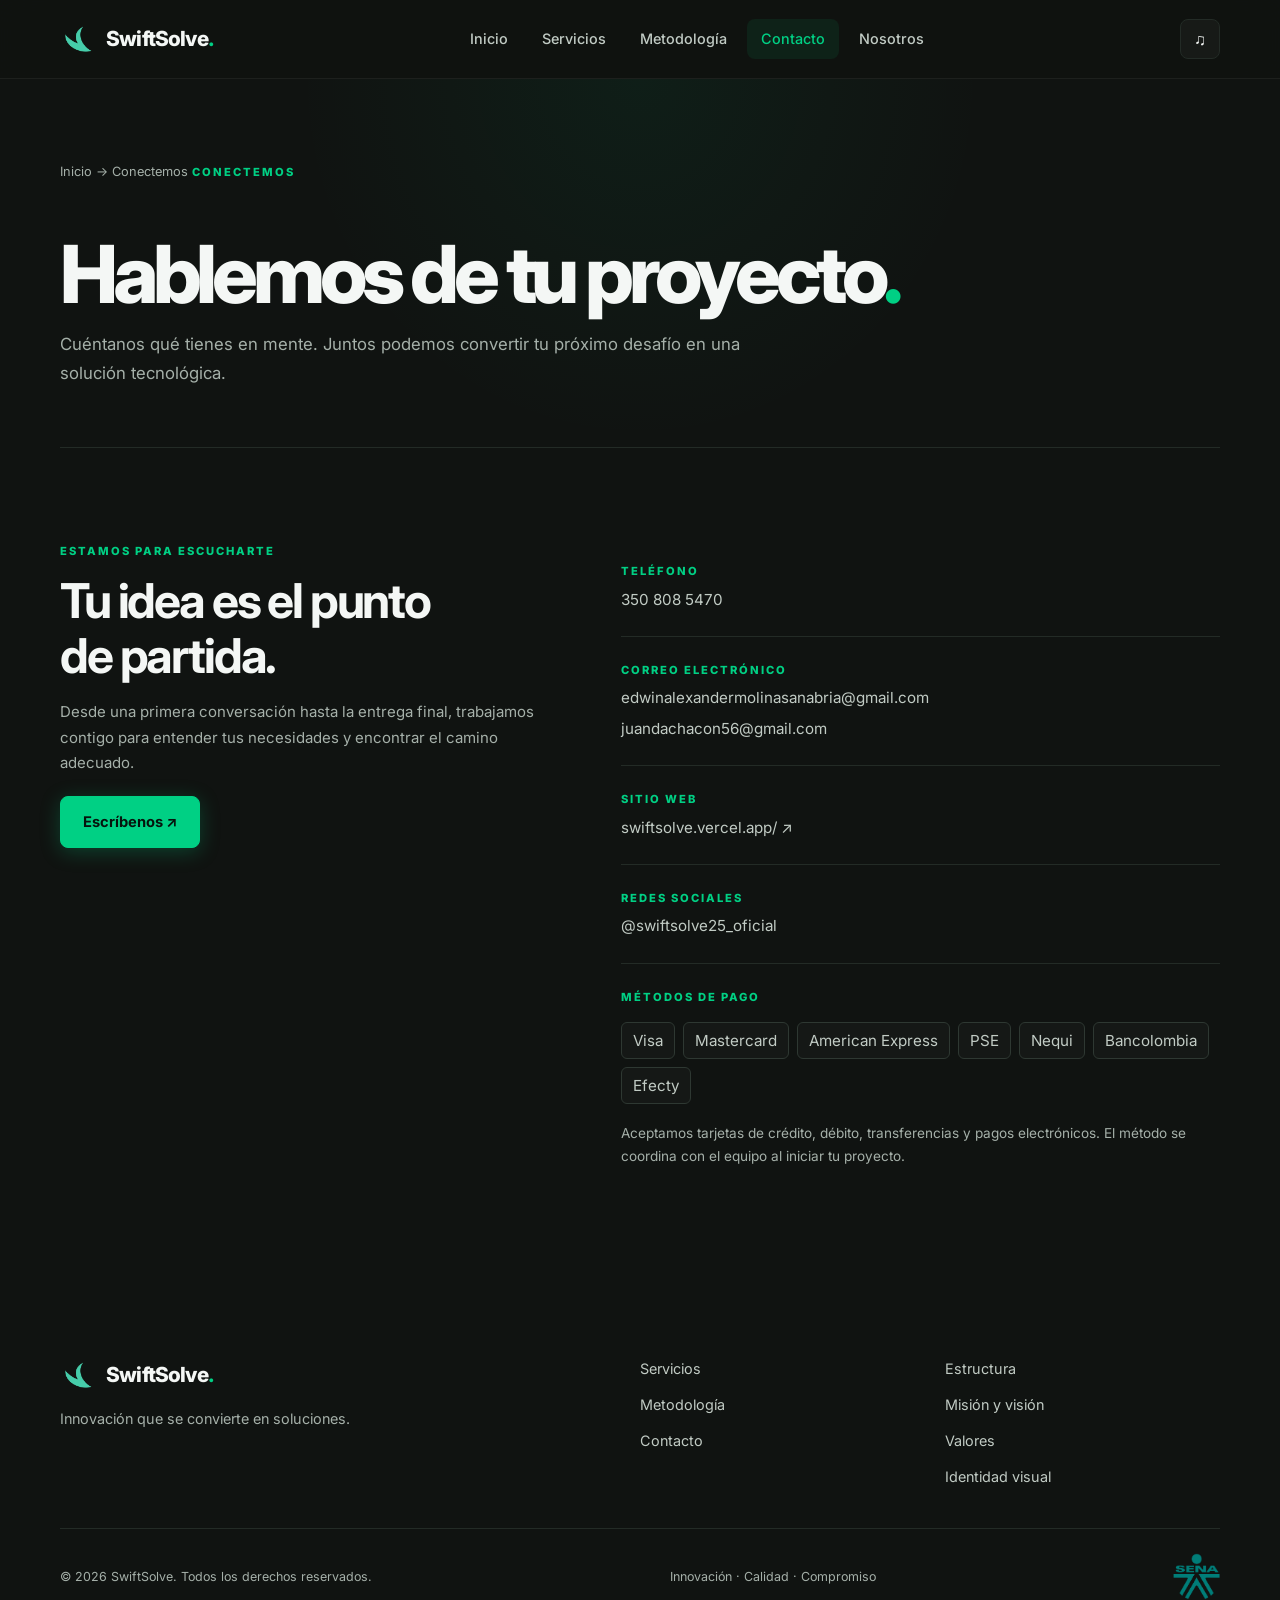
==== commit 8a9f4ff2: "url" ====
--- a/contactos.html
+++ b/contactos.html
@@ -88,7 +88,7 @@
                     <div class="contact-item">
                         <div>
                             <span class="eyebrow">SITIO WEB</span>
-                            <a href="https://www.swiftsolve.com" target="_blank" rel="noopener">www.swiftsolve.com ↗</a>
+                            <a href="https://swiftsolve.vercel.app" target="_blank" rel="noopener">swiftsolve.vercel.app/ ↗</a>
                         </div>
                     </div>
                     <div class="contact-item">
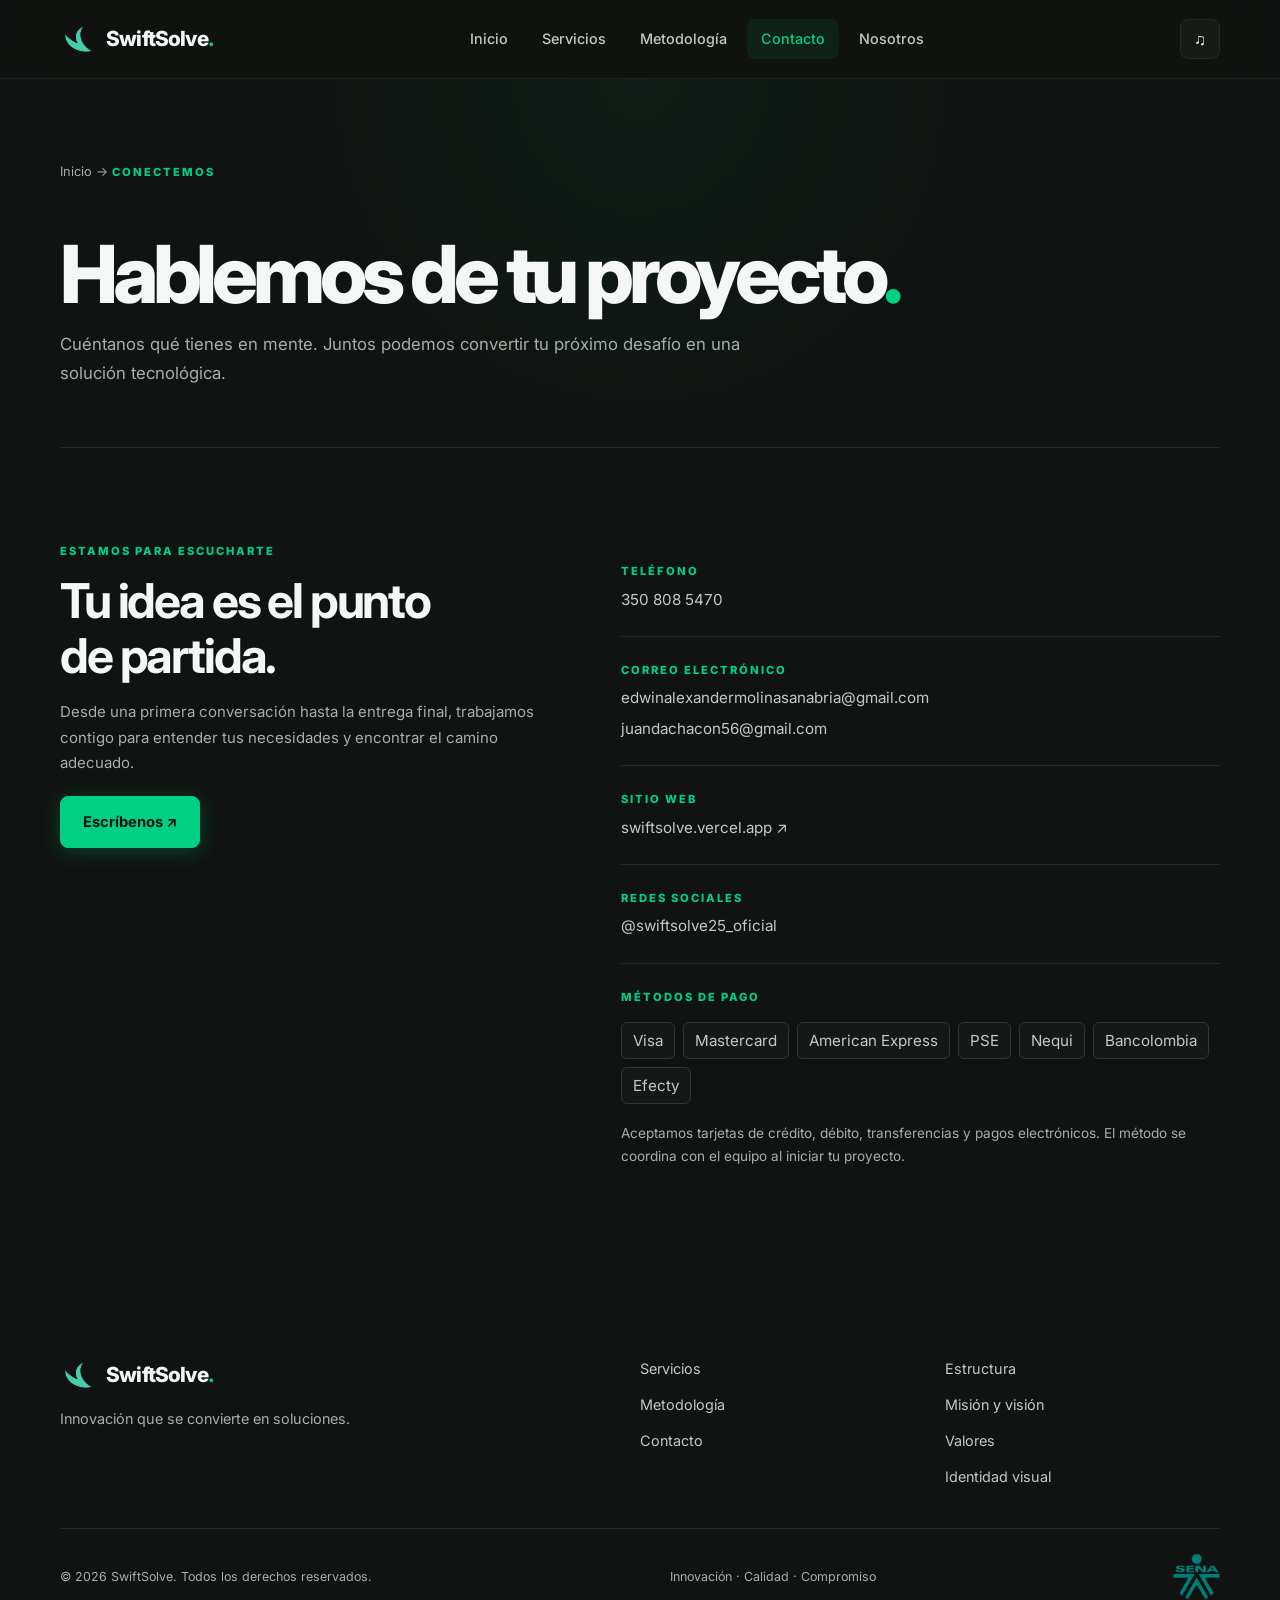
==== commit 8949c263: "v2" ====
--- a/contactos.html
+++ b/contactos.html
@@ -58,7 +58,7 @@
 
         <main>
             <section class="page-intro shell">
-                <a class="breadcrumb" href="index.html">Inicio → Conectemos</a>
+                <a class="breadcrumb" href="index.html">Inicio → </a>
                 <span class="eyebrow">Conectemos</span>
                 <h1>Hablemos de tu proyecto<span class="brand-dot">.</span></h1>
                 <p>Cuéntanos qué tienes en mente. Juntos podemos convertir tu próximo desafío en una solución tecnológica.</p>
@@ -88,7 +88,7 @@
                     <div class="contact-item">
                         <div>
                             <span class="eyebrow">SITIO WEB</span>
-                            <a href="https://swiftsolve.vercel.app" target="_blank" rel="noopener">swiftsolve.vercel.app/ ↗</a>
+                            <a href="https://swiftsolve.vercel.app" target="_blank" rel="noopener">swiftsolve.vercel.app ↗</a>
                         </div>
                     </div>
                     <div class="contact-item">
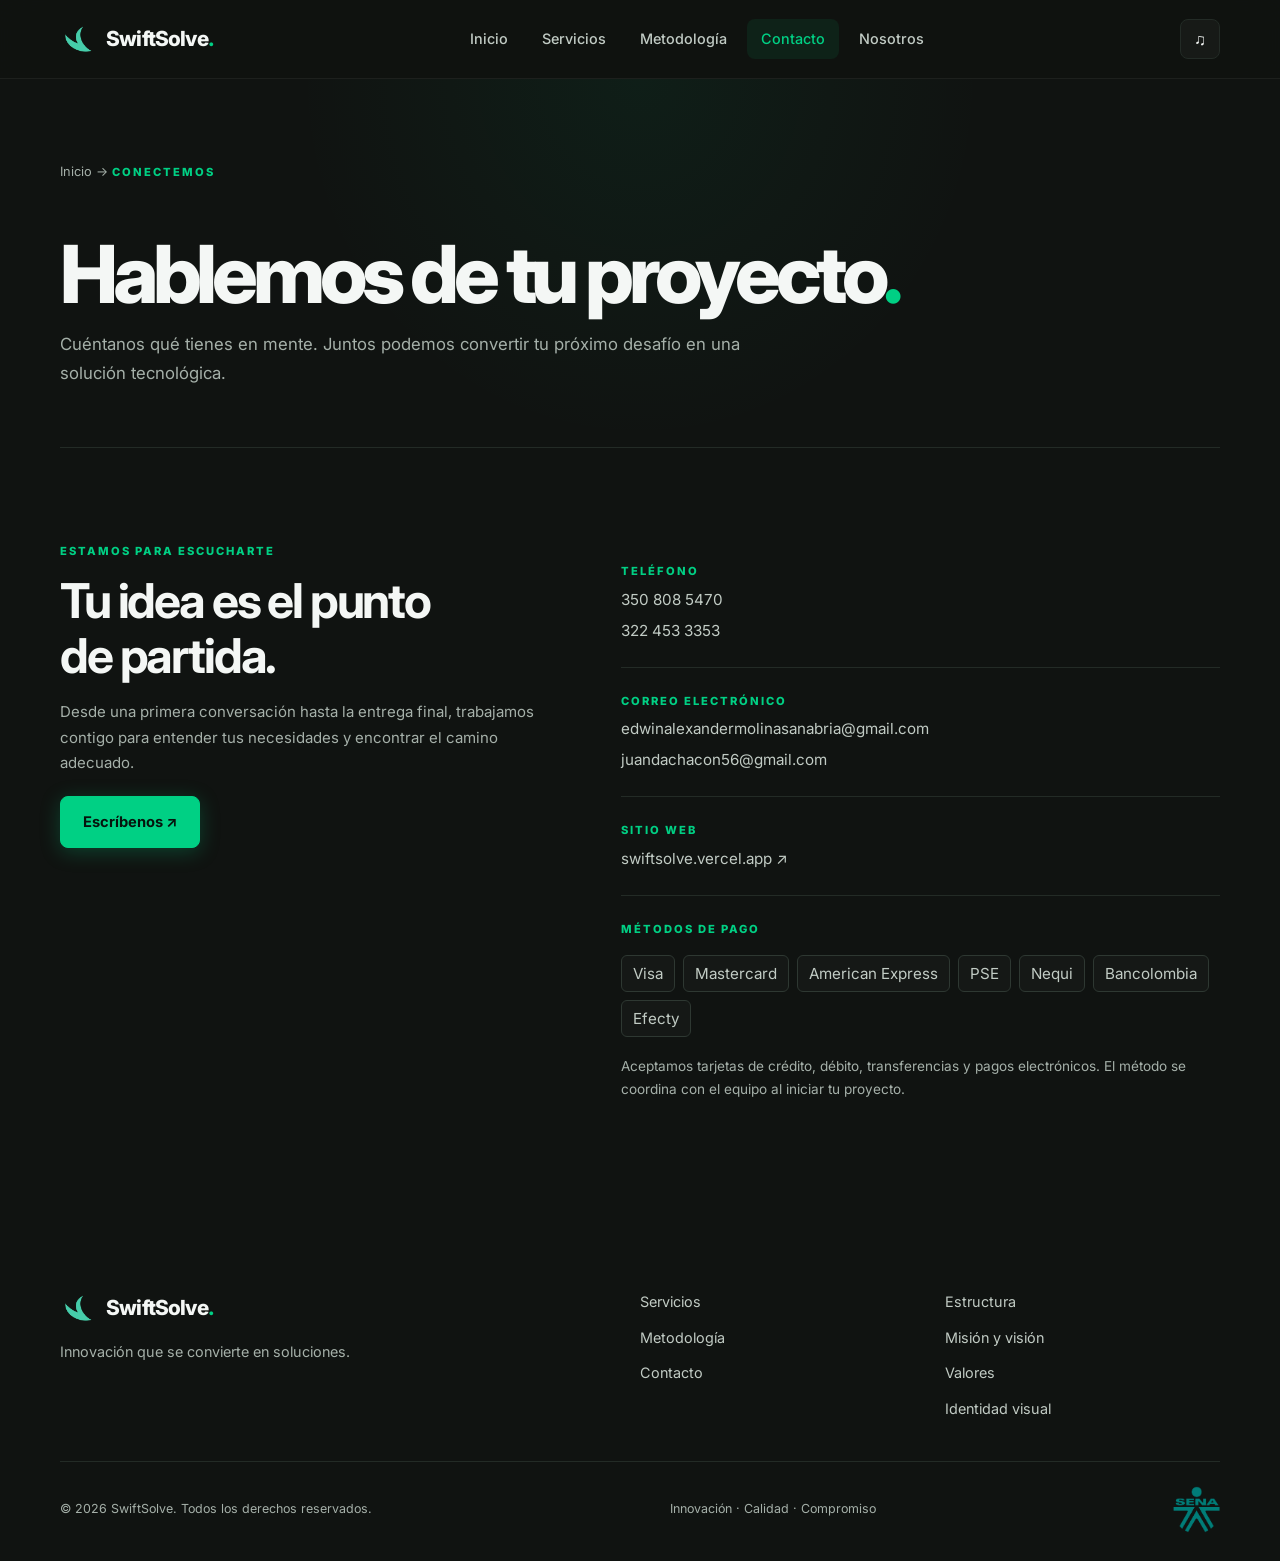
==== commit cc59b44f: "contacto de chacon" ====
--- a/contactos.html
+++ b/contactos.html
@@ -69,13 +69,13 @@
                     <span class="eyebrow">ESTAMOS PARA ESCUCHARTE</span>
                     <h2>Tu idea es el punto<br>de partida.</h2>
                     <p>Desde una primera conversación hasta la entrega final, trabajamos contigo para entender tus necesidades y encontrar el camino adecuado.</p>
-                    <a class="button" href="mailto:edwinalexandermolinasanabria@gmail.com">Escríbenos ↗</a>
-                </div>
+                    <a class="button" href="https://wa.me/573508085470?text=Hola%20SwiftSolve%2C%20quiero%20contarles%20sobre%20mi%20proyecto." target="_blank" rel="noopener">Escríbenos ↗</a>                </div>
                 <div class="contact-items">
                     <div class="contact-item">
                         <div>
                             <span class="eyebrow">TELÉFONO</span>
-                            <a href="tel:+573508085470">350 808 5470</a>
+                            <a href="https://wa.me/573508085470?text=Hola%20SwiftSolve%2C%20quiero%20contarles%20sobre%20mi%20proyecto.">350 808 5470</a>
+                            <a href="https://wa.me/573224533353?text=Hola%20SwiftSolve%2C%20quiero%20contarles%20sobre%20mi%20proyecto.">322 453 3353</a>
                         </div>
                     </div>
                     <div class="contact-item">
@@ -89,12 +89,6 @@
                         <div>
                             <span class="eyebrow">SITIO WEB</span>
                             <a href="https://swiftsolve.vercel.app" target="_blank" rel="noopener">swiftsolve.vercel.app ↗</a>
-                        </div>
-                    </div>
-                    <div class="contact-item">
-                        <div>
-                            <span class="eyebrow">REDES SOCIALES</span>
-                            <span>@swiftsolve25_oficial</span>
                         </div>
                     </div>
                     <div class="contact-item">
--- a/styles.css
+++ b/styles.css
@@ -1,10 +1,9 @@
-
-/* ============================================================
-   SWIFTSOLVE — STYLES.CSS (mejorado)
+/* ============================================================
+   SWIFTSOLVE — STYLES.CSS
    Paleta: verde #00d084 · negro #101311 · blanco #f4f7f5
    ============================================================ */
 
-@import url('https://fonts.googleapis.com/css2?family=Inter:wght@300;400;500;600;700;800&family=Manrope:wght@400;500;600;700;800&display=swap');
+@import url('https://fonts.googleapis.com/css2?family=Inter:wght@300;400;500;600;700;800&family=Manrope:wght@400;500;600;700;800&family=Parisienne&display=swap');
 
 :root {
     --bg: #101311;
@@ -15,6 +14,7 @@
     --text-2: #c1cbc4;
     --muted: #a5b0a9;
     --green: #00d084;
+    --green-bright: #4dffb8;
     --green-dark: #00a86b;
     --line: #232b26;
     --line-2: #2e3832;
@@ -322,11 +322,12 @@
     50%      { opacity: 0.5; transform: scale(0.85); }
 }
 
+/* ── H1 principal ── */
 .hero h1 {
-    font-size: clamp(3.5rem, 9vw, 7rem);
-    line-height: 1.02;
-    letter-spacing: -0.075em;
-    margin: 24px 0 8px;
+    font-size: clamp(3.2rem, 8vw, 6rem);
+    line-height: 1;
+    letter-spacing: -0.07em;
+    margin: 22px 0 6px;
     font-weight: 800;
     background: linear-gradient(135deg, #ffffff 40%, var(--green) 100%);
     -webkit-background-clip: text;
@@ -334,18 +335,38 @@
     -webkit-text-fill-color: transparent;
 }
 
-.hero h2 {
-    font-size: clamp(1.9rem, 4.5vw, 3.6rem);
-    line-height: 1.15;
-    letter-spacing: -0.05em;
-    margin: 0 0 24px;
-    font-weight: 600;
-    color: var(--text);
-}
-
-.hero h2 span,
-.about-section h2 span {
-    color: var(--green);
+.hero h1 .brand-dot {
+    color: var(--green);
+    -webkit-text-fill-color: var(--green);
+}
+
+/* ── Eslogan compacto debajo del H1 ── */
+.eslogan-texto {
+    font-family: 'Manrope', 'Inter', sans-serif;
+    font-size: clamp(1.15rem, 2vw, 1.5rem);
+    line-height: 1.35;
+    letter-spacing: -0.015em;
+    margin: 2px 0 26px;
+    font-weight: 500;
+    color: var(--text-2);
+}
+
+.eslogan-texto .linea-1 {
+    display: inline;
+    color: var(--text-2);
+}
+
+.eslogan-texto .linea-2 {
+    display: inline;
+    font-family: 'Parisienne', cursive;
+    font-weight: 400;
+    font-size: 1.7em;
+    letter-spacing: 0;
+    line-height: 1;
+    color: var(--green);
+    margin-left: 0.15em;
+    text-shadow: 0 0 18px rgba(0, 208, 132, 0.35);
+    vertical-align: -0.05em;
 }
 
 .hero-description {
@@ -1100,7 +1121,7 @@
     .hero { min-height: 580px; }
     .hero-content { padding: 70px 0; }
     .hero h1 { font-size: 3.4rem; }
-    .hero h2 { font-size: 1.85rem; }
+    .eslogan-texto { font-size: 1.05rem; }
     .hero-description { font-size: 0.98rem; }
     .hero-buttons { align-items: stretch; flex-direction: column; max-width: 340px; }
     .hero-buttons .button { width: 100%; }
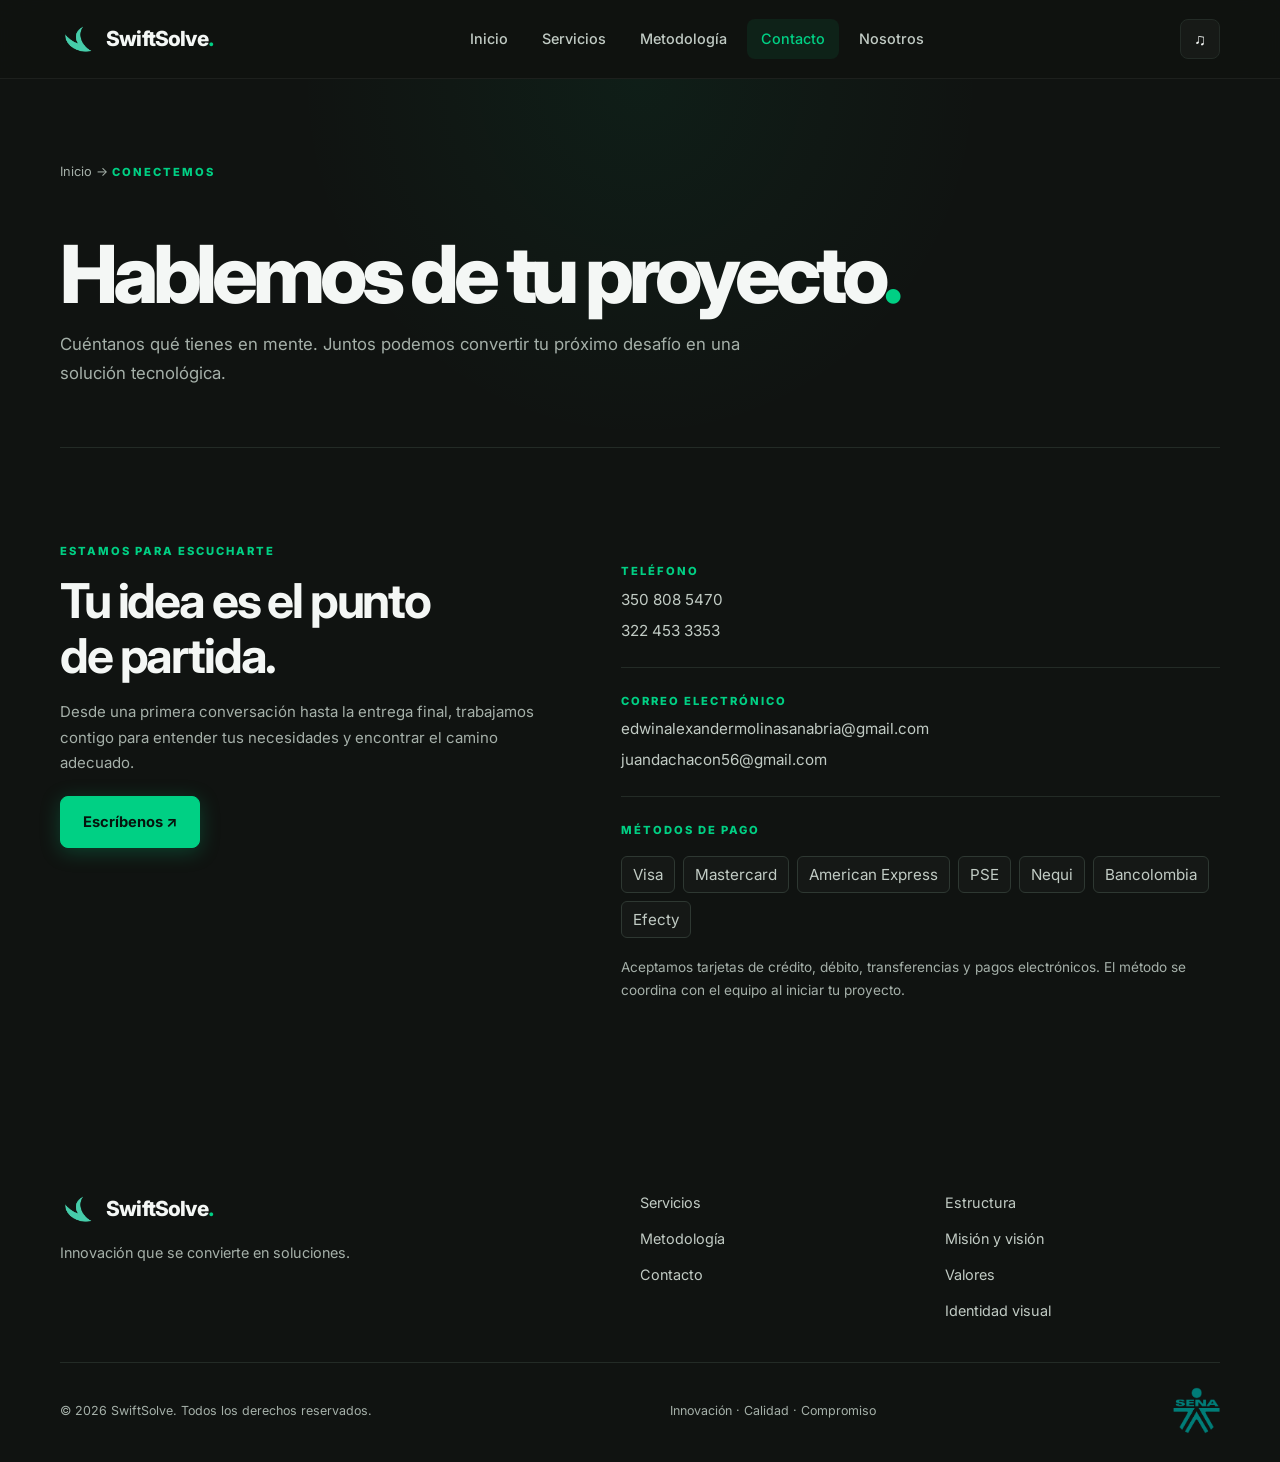
==== commit 7930ce96: "quite red social de contacto" ====
--- a/contactos.html
+++ b/contactos.html
@@ -87,12 +87,6 @@
                     </div>
                     <div class="contact-item">
                         <div>
-                            <span class="eyebrow">SITIO WEB</span>
-                            <a href="https://swiftsolve.vercel.app" target="_blank" rel="noopener">swiftsolve.vercel.app ↗</a>
-                        </div>
-                    </div>
-                    <div class="contact-item">
-                        <div>
                             <span class="eyebrow">MÉTODOS DE PAGO</span>
                             <div class="payment-chips">
                                 <span class="payment-chip">Visa</span>
